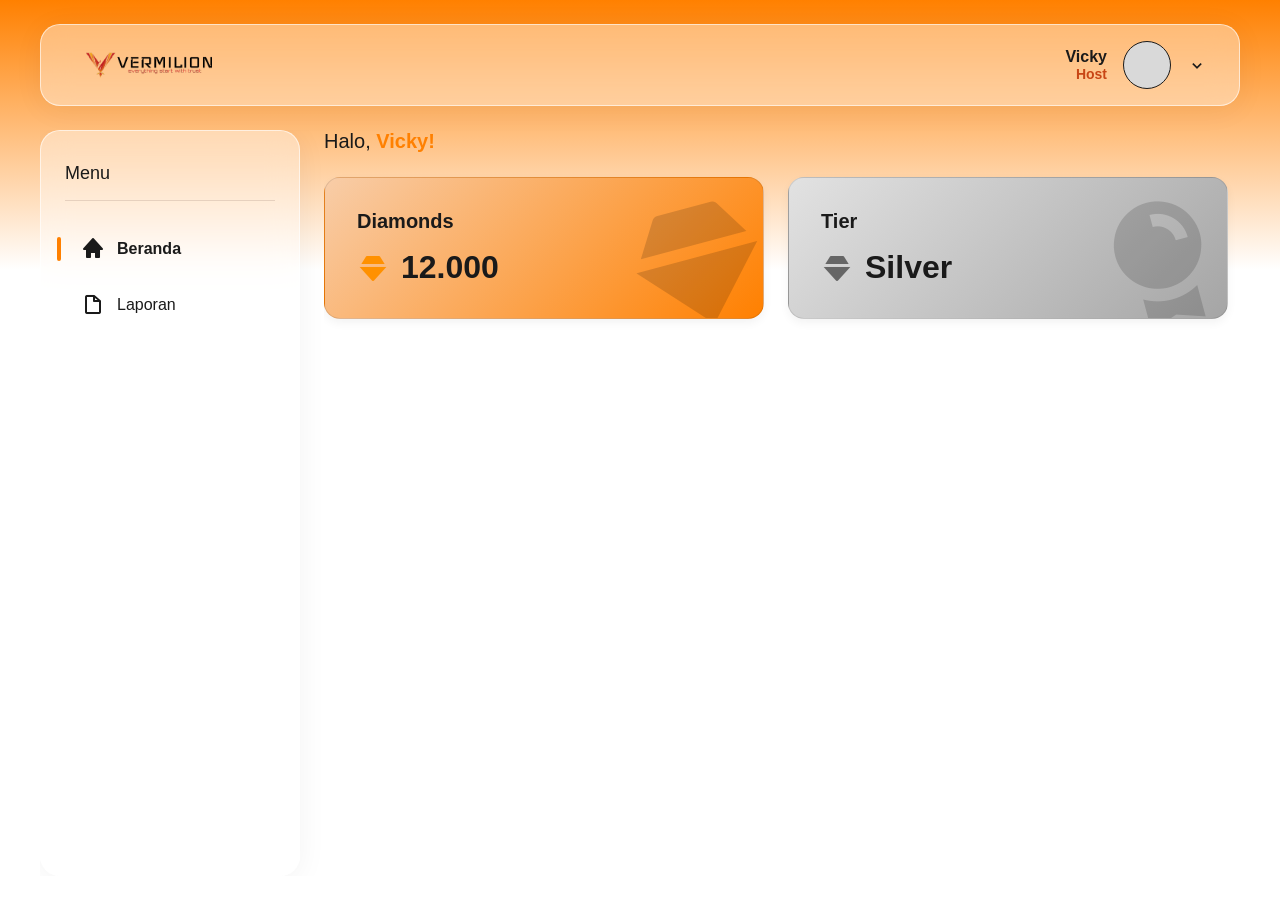
==== host/index.html @ 4df72dd0 "feat: Base layout (host)" ====
<!doctype html>
<html lang="id">
  <head>
    <meta charset="UTF-8" />
    <meta name="viewport" content="width=device-width, initial-scale=1.0" />
    <title>Dashboard Host</title>
    <link rel="stylesheet" href="../style/host.css" />
    <link
      href="https://unpkg.com/boxicons@2.1.4/css/boxicons.min.css"
      rel="stylesheet"
    />
  </head>
  <body>
    <div class="dashboard">
<header class="topbar">
        <div class="logo-area" style="display: flex; align-items: center; gap: 12px;">
          <i class='bx bx-menu menu-toggle' id="mobile-menu-btn" onclick="toggleSidebar()" style="display: none; font-size: 28px; cursor: pointer;"></i>
          
          <div class="logo">
            <img src="../assets/logovermiloren.png" alt="Vermilion Logo" />
          </div>
        </div>

        <div class="profile-section">
          <div class="profile-text">
            <span class="name">Vicky</span>
            <span class="role">Host</span>
          </div>
          <div class="avatar"></div>
          <i class="bx bx-chevron-down icon-dropdown"></i>
        </div>
      </header>

      <div class="main-layout">
        <aside class="sidebar">
          <h3 class="menu-title">Menu</h3>
          <hr class="divider" />
          <nav>
            <ul class="nav-list">
              <li
                class="nav-item active"
                onclick="loadPage('beranda.html', this)"
              >
                <i class="bx bxs-home nav-icon"></i> Beranda
              </li>
              <li class="nav-item" onclick="loadPage('laporan.html', this)">
                <i class="bx bx-file-blank nav-icon"></i> Laporan
              </li>
            </ul>
          </nav>
        </aside>
        <main class="content" id="main-content"></main>
      </div>
    </div>
    <script src="../control/host.js"></script>
  </body>
</html>
---- style/host.css ----
/* ===================== GLOBAL RESET ===================== */
* {
  margin: 0;
  padding: 0;
  box-sizing: border-box;
  font-family: "Inter", "Segoe UI", sans-serif;
}

/* ===================== ROOT VARIABLES ===================== */
:root {
  --orange-primary: #ff8000;
  --orange-light: #fdf4eb;
  --text-dark: #1a1a1a;
  --text-gray: #4a4a4a;
  --border-radius: 16px;
  --shadow: 0px 4px 10px rgba(0, 0, 0, 0.05);
}

/* ===================== BODY ===================== */
body {
  margin: 0;
  padding: 24px;
  height: 100vh;
  overflow: hidden;
  box-sizing: border-box;
  background: linear-gradient(to bottom, #ff8000 0%, #ffffff 30%, #ffffff 100%);
  color: var(--text-dark);
}

/* ===================== DASHBOARD LAYOUT ===================== */
.dashboard {
  max-width: 1200px;
  margin: 0 auto;
  display: flex;
  flex-direction: column;
  gap: 24px;
  height: 100%;
}

/* ===================== TOPBAR ===================== */
.topbar {
  background: rgba(255, 255, 255, 0.4);
  border: 1px solid rgba(255, 255, 255, 0.6);
  box-shadow: 0 4px 30px rgba(0, 0, 0, 0.05);
  border-radius: 20px;
  backdrop-filter: blur(15px);
  -webkit-backdrop-filter: blur(15px);
  display: flex;
  justify-content: space-between;
  align-items: center;
  padding: 16px 32px;
  flex-shrink: 0;
}

.topbar .logo img {
  height: 36px;
}

/* ===================== PROFILE SECTION ===================== */
.profile-section {
  display: flex;
  align-items: center;
  gap: 16px;
}

.profile-text {
  display: flex;
  flex-direction: column;
  text-align: right;
}

.profile-text .name {
  font-weight: 700;
  font-size: 16px;
}

.profile-text .role {
  color: #c84615;
  font-weight: 600;
  font-size: 14px;
}

.avatar {
  width: 48px;
  height: 48px;
  background-color: #d9d9d9;
  border: 1px solid #1a1a1a;
  border-radius: 50%;
}

.icon-dropdown {
  font-size: 20px;
  cursor: pointer;
}

/* ===================== MAIN LAYOUT ===================== */
.main-layout {
  flex: 1;
  overflow: hidden;
  display: flex;
  gap: 24px;
  align-items: flex-start;
}

/* ===================== SIDEBAR ===================== */
.sidebar {
  width: 260px;
  padding: 32px 24px;
  height: 100%;
  background: rgba(255, 255, 255, 0.4);
  border: 1px solid rgba(255, 255, 255, 0.6);
  box-shadow: 0 4px 30px rgba(0, 0, 0, 0.05);
  border-radius: 20px;
  backdrop-filter: blur(15px);
  -webkit-backdrop-filter: blur(15px);
  top: 120px;
  overflow-y: auto;
  flex-shrink: 0;
}

.menu-title {
  font-size: 18px;
  font-weight: 500;
  margin-bottom: 16px;
}

.divider {
  border: none;
  border-top: 1px solid #e6d0be;
  margin-bottom: 24px;
}

.nav-list {
  list-style: none;
}

.nav-item {
  display: flex;
  align-items: center;
  gap: 12px;
  padding: 12px 0 12px 16px;
  margin-bottom: 8px;
  font-size: 16px;
  cursor: pointer;
  position: relative;
  color: var(--text-dark);
}

.nav-item.active {
  font-weight: 600;
}

.nav-item.active::before {
  content: "";
  position: absolute;
  left: -8px;
  top: 50%;
  transform: translateY(-50%);
  height: 24px;
  width: 4px;
  background-color: var(--orange-primary);
  border-radius: 4px;
}

.nav-icon {
  font-size: 24px;
  color: #1a1a1a;
}

/* ===================== CONTENT AREA ===================== */
.content {
  flex: 1;
  display: flex;
  flex-direction: column;
  gap: 24px;
  height: 100%;
  overflow-y: auto;
  padding-right: 12px;
  padding-bottom: 24px;
}

/* Scrollbar */
.content::-webkit-scrollbar {
  width: 8px;
}

.content::-webkit-scrollbar-track {
  background: transparent;
}

.content::-webkit-scrollbar-thumb {
  background: rgba(240, 142, 62, 0.5);
  border-radius: 10px;
}

/* ===================== TEXT & GREETING ===================== */
.greeting {
  font-size: 20px;
  font-weight: 500;
}

.highlight {
  color: var(--orange-primary);
  font-weight: 600;
}

/* ===================== CARD ===================== */
.card {
  border-radius: var(--border-radius);
  box-shadow: var(--shadow);
  padding: 32px;
}

/* ===================== STATS SECTION ===================== */
.stats-container {
  display: grid;
  grid-template-columns: 1fr 1fr;
  gap: 24px;
}

.stat-card {
  position: relative;
  overflow: hidden;
  display: flex;
  flex-direction: column;
  gap: 16px;
  border: 1px solid rgba(0, 0, 0, 0.1);
}

.card-orange {
  background: linear-gradient(135deg, #f8cda8 0%,  var(--orange-primary) 100%);
}

.card-silver {
  background: linear-gradient(135deg, #e2e2e2 0%, #a5a5a5 100%);
}

.stat-card h3 {
  font-size: 20px;
  font-weight: 700;
  z-index: 2;
}

.stat-value {
  display: flex;
  align-items: center;
  gap: 12px;
  font-size: 32px;
  font-weight: 700;
  z-index: 2;
}

.stat-value i {
  font-size: 32px;
  color: #ff9100;
}

.card-silver .stat-value i {
  color: #666;
}

/* ===================== BACKGROUND ELEMENT ===================== */
.bg-watermark {
  position: absolute;
  right: -10px;
  bottom: -20px;
  font-size: 150px;
  opacity: 0.15;
  z-index: 1;
  transform: rotate(-15deg);
  color: #000;
}

.medal-adjust {
  right: -10px;
  bottom: -10px;
}

/* ===================== RESPONSIVE / MEDIA QUERIES ===================== */

/* --- TABLET (Layar medium, maks 992px) --- */
@media (max-width: 992px) {
  .sidebar {
    width: 220px; /* Sidebar sedikit diperkecil */
    padding: 24px 16px;
  }
  
  .main-layout {
    gap: 16px; /* Jarak antar kolom dikurangi */
  }
  
  .topbar {
    padding: 16px 24px;
  }
}

/* --- MOBILE (Layar kecil, maks 768px) --- */
@media (max-width: 768px) {
  /* 1. Sesuaikan jarak layar */
  body {
    padding: 16px;
  }
  
  .dashboard {
    gap: 16px;
  }

  /* 2. Penyesuaian Topbar */
  .topbar {
    padding: 12px 16px;
  }
  
  .profile-text {
    display: none; /* Sembunyikan teks "Vicky, Host" agar tidak sesak, sisa avatar saja */
  }

  .logo img {
    height: 28px; /* Perkecil logo sedikit */
  }

  /* Munculkan tombol hamburger */
  .menu-toggle {
    display: block !important; 
  }

  /* 3. Ubah Sidebar menjadi Off-canvas (Melayang di atas konten) */
  .sidebar {
    position: fixed;
    top: 0;
    left: -100%; /* Sembunyikan di luar layar sebelah kiri */
    height: 100vh;
    width: 260px;
    z-index: 1000; /* Pastikan di atas semuanya */
    border-radius: 0 20px 20px 0; /* Ujung kanan dibuat membulat */
    transition: left 0.3s ease-in-out; /* Animasi saat muncul */
    
    /* Agar desain glassmorphism-nya makin pekat menutupi konten di bawahnya */
    background: rgba(255, 255, 255, 0.7); 
  }

  /* Class ini akan ditambahkan oleh JavaScript saat tombol hamburger diklik */
  .sidebar.show {
    left: 0;
  }

  /* 4. Ubah Grid Konten menjadi 1 Kolom */
  .stats-container {
    grid-template-columns: 1fr; /* Dari 1fr 1fr menjadi 1fr (atas-bawah) */
  }
  
  .content {
    padding-right: 0; /* Hapus padding kanan agar area baca lebih luas */
  }
}
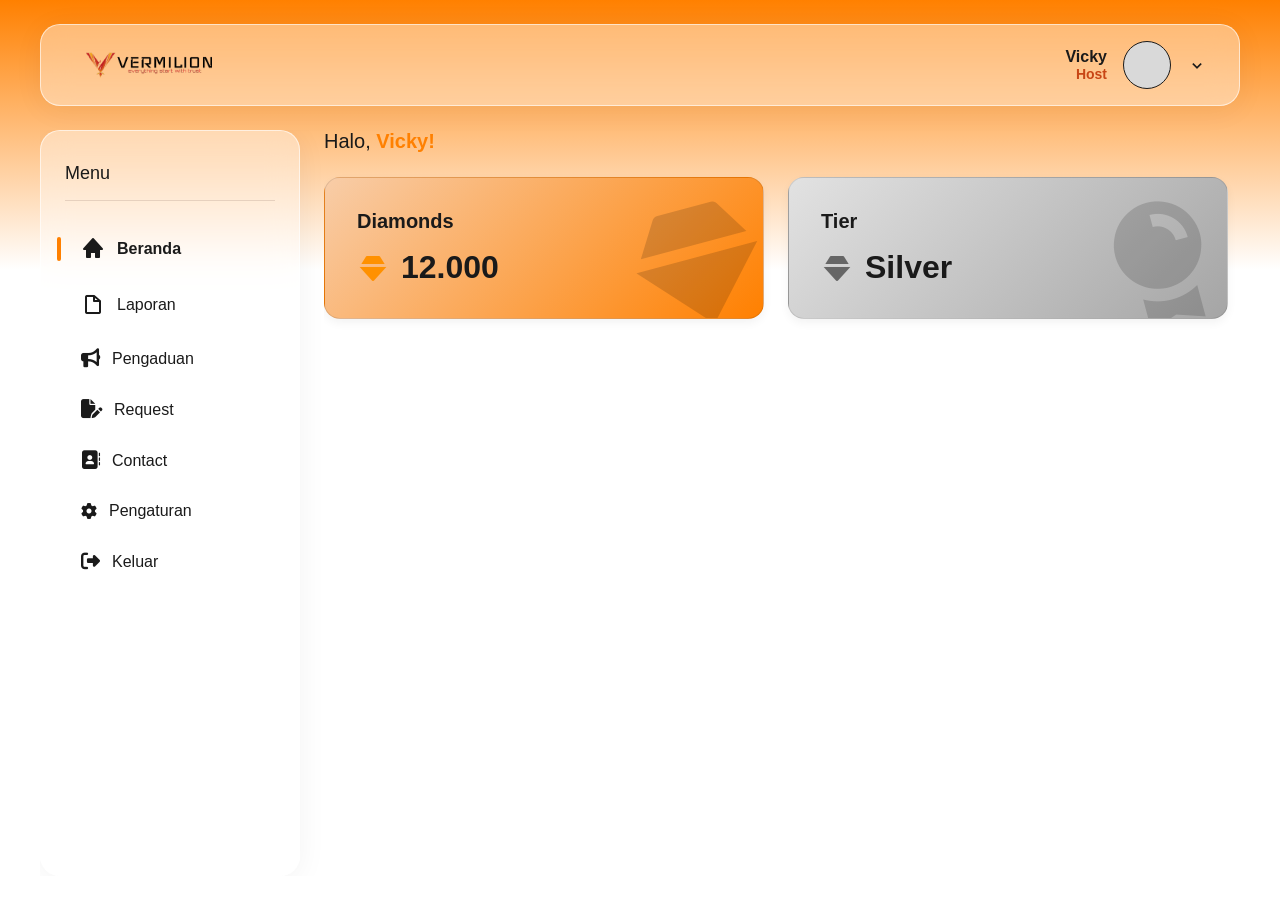
==== commit cc2da48b: "feat: add form laporan" ====
--- a/host/index.html
+++ b/host/index.html
@@ -9,6 +9,7 @@
       href="https://unpkg.com/boxicons@2.1.4/css/boxicons.min.css"
       rel="stylesheet"
     />
+    <link rel="stylesheet" href="https://cdnjs.cloudflare.com/ajax/libs/font-awesome/6.5.0/css/all.min.css">
   </head>
   <body>
     <div class="dashboard">
@@ -46,6 +47,21 @@
               <li class="nav-item" onclick="loadPage('laporan.html', this)">
                 <i class="bx bx-file-blank nav-icon"></i> Laporan
               </li>
+              <li class="nav-item">
+                <i class="fa-solid fa-bullhorn nav-icon-fa"></i> Pengaduan
+              </li>
+              <li class="nav-item" >
+                <i class="fa solid fa-file-pen nav-icon-fa"></i> Request
+              </li>
+              <li class="nav-item" >
+                <i class="fa-solid fa-address-book nav-icon-fa"></i> Contact
+              </li>
+              <li class="nav-item" >
+                <i class="fa-solid fa-gear nax-icon-fa"></i>  Pengaturan
+              </li>
+              <li class="nav-item" >
+                <i class="fa-solid fa-right-from-bracket nav-icon-fa"></i> <a href="../login.html">Keluar</a> 
+              </li>
             </ul>
           </nav>
         </aside>
--- a/style/host.css
+++ b/style/host.css
@@ -15,7 +15,10 @@
   --border-radius: 16px;
   --shadow: 0px 4px 10px rgba(0, 0, 0, 0.05);
 }
-
+a {
+  text-decoration: none;
+  color: inherit;
+}
 /* ===================== BODY ===================== */
 body {
   margin: 0;
@@ -165,7 +168,15 @@
 .nav-icon {
   font-size: 24px;
   color: #1a1a1a;
-}
+  align-items: center;
+}
+
+.nav-icon-fa {
+  font-size: 19px;
+  color: #1a1a1a;
+  align-items: center;
+}
+
 
 /* ===================== CONTENT AREA ===================== */
 .content {
@@ -276,27 +287,320 @@
   bottom: -10px;
 }
 
+/* ===================== Content Laporan ===================== */
+ .input-laporan-card {
+background: rgba(255, 255, 255, 0.4);
+  border: 1px solid rgba(255, 255, 255, 0.6);
+  box-shadow: 0 4px 30px rgba(0, 0, 0, 0.05);
+  border-radius: 20px;
+  backdrop-filter: blur(15px);
+  -webkit-backdrop-filter: blur(15px);
+  display: flex;
+  flex-direction: column;
+  gap: 20px;
+}
+
+.input-laporan-card h2 {
+  font-size: 20px;
+  font-weight: 700;
+  color: var(--text-dark);
+}
+
+.btn-primary {
+  background-color: var(--orange-primary);
+  color: #fff;
+  border: none;
+  padding: 16px;
+  font-size: 16px;
+  font-weight: 600;
+  border-radius: 12px;
+  cursor: pointer;
+  transition: opacity 0.2s ease, transform 0.1s ease;
+  width: 100%;
+}
+
+.btn-primary:hover {
+  opacity: 0.9;
+}
+
+.btn-primary:active {
+  transform: scale(0.98);
+}
+
+/* --- History Section --- */
+.history-section {
+  display: flex;
+  flex-direction: column;
+  gap: 16px;
+  margin-top: 8px;
+}
+
+.section-header h3 {
+  font-size: 20px;
+  font-weight: 500;
+  display: inline-block;
+  border-bottom: 2px solid var(--text-dark);
+  padding-bottom: 4px;
+}
+
+.history-list {
+  display: flex;
+  flex-direction: column;
+  gap: 12px;
+}
+
+.history-item {
+  display: flex;
+  justify-content: space-between;
+  align-items: center;
+  padding: 16px 24px;
+  border-radius: var(--border-radius);
+  /* Gradasi halus dari warna putih/krem ke orange muda sesuai desain Figma */
+  background: linear-gradient(to right, #fcf2ea 0%, #f6c8a5 100%);
+  box-shadow: 0 2px 5px rgba(0, 0, 0, 0.05);
+}
+
+.history-text h4 {
+  font-size: 16px;
+  font-weight: 700;
+  margin-bottom: 4px;
+}
+
+.history-text p {
+  font-size: 12px;
+  color: var(--text-dark);
+}
+
+.check-icon {
+  font-size: 28px;
+  color: #8ed69e; /* Warna hijau pastel/lembut */
+}
+
+/* ===================== MODAL GLASSMORPHISM ===================== */
+.modal-overlay {
+  position: fixed;
+  top: 0;
+  left: 0;
+  width: 100vw;
+  height: 100vh;
+  background: rgba(0, 0, 0, 0.4);
+  display: flex;
+  justify-content: center;
+  align-items: center;
+  z-index: 9999;
+  
+  /* Animasi Sembunyi/Muncul */
+  opacity: 0;
+  visibility: hidden;
+  transition: all 0.3s ease;
+}
+
+.modal-overlay.show {
+  opacity: 1;
+  visibility: visible;
+}
+
+.modal-content {
+  width: 90%;
+  max-width: 500px;
+  /* Efek Glassmorphism yang konsisten dengan sidebar/topbar */
+  background: rgba(255, 255, 255, 0.75);
+  border: 1px solid rgba(255, 255, 255, 0.6);
+  box-shadow: 0 8px 32px rgba(0, 0, 0, 0.1);
+  backdrop-filter: blur(15px);
+  -webkit-backdrop-filter: blur(15px);
+  border-radius: 20px;
+  padding: 24px;
+  
+  /* Animasi meluncur dari atas */
+  transform: translateY(-30px);
+  transition: all 0.3s ease;
+}
+
+.modal-overlay.show .modal-content {
+  transform: translateY(0);
+}
+
+.modal-header {
+  display: flex;
+  justify-content: space-between;
+  align-items: center;
+  margin-bottom: 24px;
+  border-bottom: 1px solid rgba(0, 0, 0, 0.1);
+  padding-bottom: 12px;
+}
+
+.modal-header h3 {
+  font-size: 18px;
+  font-weight: 600;
+}
+
+.close-icon {
+  font-size: 28px;
+  cursor: pointer;
+  color: var(--text-gray);
+  transition: color 0.2s;
+}
+
+.close-icon:hover {
+  color: #ff3333;
+}
+
+/* ===================== FORM STYLING ===================== */
+.form-group {
+  display: flex;
+  flex-direction: column;
+  gap: 8px;
+  margin-bottom: 20px;
+}
+
+.form-group label {
+  font-size: 14px;
+  font-weight: 600;
+  color: var(--text-dark);
+}
+
+.text-sm {
+  font-size: 12px;
+  font-weight: 400;
+  color: var(--text-gray);
+}
+
+.form-control {
+  width: 100%;
+  padding: 14px 16px;
+  border: 1px solid rgba(0, 0, 0, 0.15);
+  border-radius: 12px;
+  font-size: 14px;
+  /* Dibuat agak transparan agar menyatu dengan glassmorphism modal */
+  background: rgba(255, 255, 255, 0.8); 
+  color: var(--text-dark);
+  transition: all 0.2s ease;
+  font-family: inherit;
+}
+
+/* Efek saat form sedang diketik / dipilih */
+.form-control:focus {
+  outline: none;
+  border-color: var(--orange-primary);
+  box-shadow: 0 0 0 4px rgba(255, 128, 0, 0.15); 
+}
+
+/* Styling Khusus Input Diamond (dengan Ikon) */
+.input-icon-wrapper {
+  position: relative;
+  display: flex;
+  align-items: center;
+}
+
+.input-icon {
+  position: absolute;
+  left: 16px;
+  font-size: 20px;
+  color: var(--orange-primary);
+}
+
+.form-control.with-icon {
+  padding-left: 44px; /* Memberi ruang agar teks tidak menabrak ikon */
+}
+
+/* Styling Khusus Input File (Upload Foto) */
+.file-input {
+  padding: 10px;
+  cursor: pointer;
+}
+
+/* Mengubah gaya tombol "Choose File" bawaan browser */
+.file-input::file-selector-button {
+  background: var(--orange-light);
+  border: 1px solid var(--orange-primary);
+  color: var(--orange-primary);
+  padding: 8px 16px;
+  border-radius: 8px;
+  font-weight: 600;
+  cursor: pointer;
+  margin-right: 12px;
+  transition: all 0.2s;
+}
+
+.file-input::file-selector-button:hover {
+  background: var(--orange-primary);
+  color: white;
+}
+
+.file-help-text {
+  font-size: 12px;
+  color: var(--text-gray);
+  margin-top: 4px;
+}
+
+.file-error {
+  color: #e63946; /* Merah untuk peringatan error */
+  font-weight: 600;
+}
+
+.mt-4 {
+  margin-top: 24px;
+}
+
+/* ===================== SUCCESS MODAL STYLING ===================== */
+.text-center {
+  display: flex;
+  flex-direction: column;
+  align-items: center;
+  justify-content: center;
+  text-align: center;
+  padding: 16px 8px;
+}
+
+.success-icon {
+  font-size: 80px;
+  color: #8ed69e; /* Warna hijau pastel, konsisten dengan icon history */
+  margin-bottom: 16px;
+  /* Animasi pop in ringan saat muncul */
+  animation: popIn 0.5s cubic-bezier(0.175, 0.885, 0.32, 1.275) forwards;
+}
+
+.success-title {
+  font-size: 24px;
+  font-weight: 700;
+  color: var(--text-dark);
+  margin-bottom: 8px;
+}
+
+.success-text {
+  font-size: 14px;
+  color: var(--text-gray);
+  line-height: 1.5;
+}
+
+@keyframes popIn {
+  0% {
+    transform: scale(0.5);
+    opacity: 0;
+  }
+  100% {
+    transform: scale(1);
+    opacity: 1;
+  }
+}
 /* ===================== RESPONSIVE / MEDIA QUERIES ===================== */
 
-/* --- TABLET (Layar medium, maks 992px) --- */
 @media (max-width: 992px) {
   .sidebar {
-    width: 220px; /* Sidebar sedikit diperkecil */
+    width: 220px;
     padding: 24px 16px;
   }
   
   .main-layout {
-    gap: 16px; /* Jarak antar kolom dikurangi */
+    gap: 16px;
   }
   
   .topbar {
     padding: 16px 24px;
   }
 }
-
-/* --- MOBILE (Layar kecil, maks 768px) --- */
 @media (max-width: 768px) {
-  /* 1. Sesuaikan jarak layar */
   body {
     padding: 16px;
   }
@@ -305,50 +609,42 @@
     gap: 16px;
   }
 
-  /* 2. Penyesuaian Topbar */
   .topbar {
     padding: 12px 16px;
   }
   
   .profile-text {
-    display: none; /* Sembunyikan teks "Vicky, Host" agar tidak sesak, sisa avatar saja */
+    display: none
   }
 
   .logo img {
-    height: 28px; /* Perkecil logo sedikit */
-  }
-
-  /* Munculkan tombol hamburger */
+    height: 28px;
+  }
+
   .menu-toggle {
     display: block !important; 
   }
 
-  /* 3. Ubah Sidebar menjadi Off-canvas (Melayang di atas konten) */
   .sidebar {
     position: fixed;
     top: 0;
-    left: -100%; /* Sembunyikan di luar layar sebelah kiri */
+    left: -100%;
     height: 100vh;
     width: 260px;
-    z-index: 1000; /* Pastikan di atas semuanya */
-    border-radius: 0 20px 20px 0; /* Ujung kanan dibuat membulat */
-    transition: left 0.3s ease-in-out; /* Animasi saat muncul */
-    
-    /* Agar desain glassmorphism-nya makin pekat menutupi konten di bawahnya */
+    z-index: 1000;
+    border-radius: 0 20px 20px 0; 
+    transition: left 0.3s ease-in-out; 
     background: rgba(255, 255, 255, 0.7); 
   }
-
-  /* Class ini akan ditambahkan oleh JavaScript saat tombol hamburger diklik */
   .sidebar.show {
     left: 0;
   }
 
-  /* 4. Ubah Grid Konten menjadi 1 Kolom */
   .stats-container {
-    grid-template-columns: 1fr; /* Dari 1fr 1fr menjadi 1fr (atas-bawah) */
+    grid-template-columns: 1fr; 
   }
   
   .content {
-    padding-right: 0; /* Hapus padding kanan agar area baca lebih luas */
+    padding-right: 0;
   }
 }
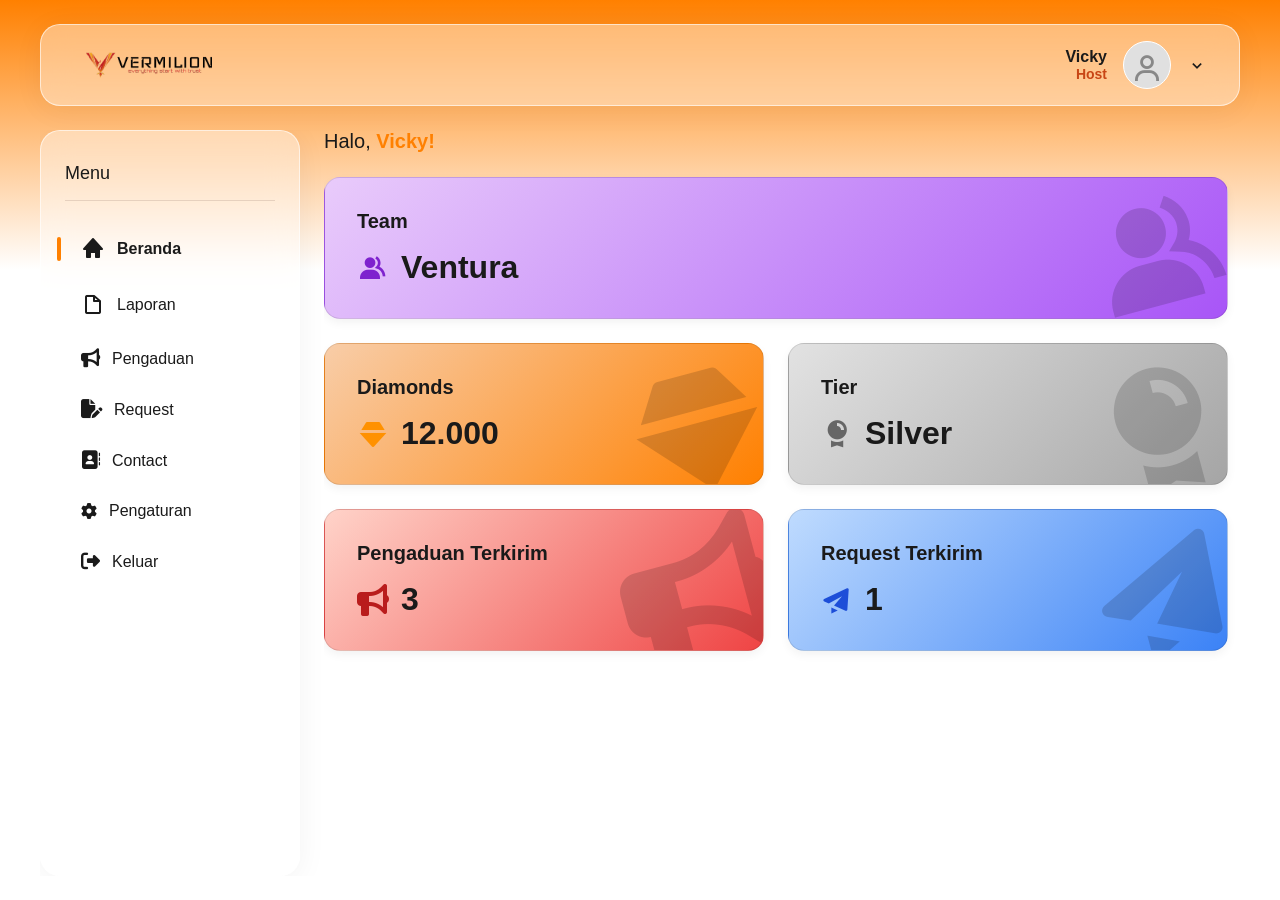
==== commit 307471dc: "feat: host page, finance, login  adjustment" ====
--- a/host/index.html
+++ b/host/index.html
@@ -9,29 +9,57 @@
       href="https://unpkg.com/boxicons@2.1.4/css/boxicons.min.css"
       rel="stylesheet"
     />
-    <link rel="stylesheet" href="https://cdnjs.cloudflare.com/ajax/libs/font-awesome/6.5.0/css/all.min.css">
+    <link
+      rel="stylesheet"
+      href="https://cdnjs.cloudflare.com/ajax/libs/font-awesome/6.5.0/css/all.min.css"
+    />
   </head>
   <body>
     <div class="dashboard">
-<header class="topbar">
-        <div class="logo-area" style="display: flex; align-items: center; gap: 12px;">
-          <i class='bx bx-menu menu-toggle' id="mobile-menu-btn" onclick="toggleSidebar()" style="display: none; font-size: 28px; cursor: pointer;"></i>
-          
+      <header class="topbar">
+        <div
+          class="logo-area"
+          style="display: flex; align-items: center; gap: 12px"
+        >
+          <i
+            class="bx bx-menu menu-toggle"
+            id="mobile-menu-btn"
+            onclick="toggleSidebar()"
+            style="display: none; font-size: 28px; cursor: pointer"
+          ></i>
+
           <div class="logo">
             <img src="../assets/logovermiloren.png" alt="Vermilion Logo" />
           </div>
         </div>
-
-        <div class="profile-section">
+        <div class="profile-section" onclick="toggleDropdown(event)">
           <div class="profile-text">
             <span class="name">Vicky</span>
             <span class="role">Host</span>
           </div>
-          <div class="avatar"></div>
+
+          <div class="avatar">
+            <i class="bx bx-user"></i>
+          </div>
           <i class="bx bx-chevron-down icon-dropdown"></i>
+
+          <div class="dropdown-menu" id="profileDropdown">
+            <a href="profil.html" class="dropdown-item">
+              <i class="bx bx-user-circle"></i>
+              Profil
+            </a>
+            <a href="setting.html" class="dropdown-item">
+              <i class="bx bx-cog"></i>
+              Setting
+            </a>
+            <div class="dropdown-divider"></div>
+            <a href="login.html" class="dropdown-item text-danger">
+              <i class="bx bx-log-out"></i>
+              Logout
+            </a>
+          </div>
         </div>
       </header>
-
       <div class="main-layout">
         <aside class="sidebar">
           <h3 class="menu-title">Menu</h3>
@@ -50,17 +78,18 @@
               <li class="nav-item">
                 <i class="fa-solid fa-bullhorn nav-icon-fa"></i> Pengaduan
               </li>
-              <li class="nav-item" >
+              <li class="nav-item">
                 <i class="fa solid fa-file-pen nav-icon-fa"></i> Request
               </li>
-              <li class="nav-item" >
+              <li class="nav-item">
                 <i class="fa-solid fa-address-book nav-icon-fa"></i> Contact
               </li>
-              <li class="nav-item" >
-                <i class="fa-solid fa-gear nax-icon-fa"></i>  Pengaturan
+              <li class="nav-item">
+                <i class="fa-solid fa-gear nax-icon-fa"></i> Pengaturan
               </li>
-              <li class="nav-item" >
-                <i class="fa-solid fa-right-from-bracket nav-icon-fa"></i> <a href="../login.html">Keluar</a> 
+              <li class="nav-item">
+                <i class="fa-solid fa-right-from-bracket nav-icon-fa"></i>
+                <a href="../login.html">Keluar</a>
               </li>
             </ul>
           </nav>
--- a/style/host.css
+++ b/style/host.css
@@ -53,6 +53,8 @@
   align-items: center;
   padding: 16px 32px;
   flex-shrink: 0;
+  position: relative;
+  z-index: 999;
 }
 
 .topbar .logo img {
@@ -61,9 +63,11 @@
 
 /* ===================== PROFILE SECTION ===================== */
 .profile-section {
-  display: flex;
+display: flex;
   align-items: center;
   gap: 16px;
+  position: relative; 
+  cursor: pointer;
 }
 
 .profile-text {
@@ -84,16 +88,86 @@
 }
 
 .avatar {
-  width: 48px;
+width: 48px;
   height: 48px;
-  background-color: #d9d9d9;
-  border: 1px solid #1a1a1a;
+  background-color: #e0e0e0;
+  border: 1px solid #ffffff;
   border-radius: 50%;
+  display: flex;
+  align-items: center;
+  justify-content: center;
+  overflow: hidden;
+}
+.avatar i {
+  font-size: 32px;
+  color: #888;
+  margin-top: 8px;
 }
 
 .icon-dropdown {
   font-size: 20px;
   cursor: pointer;
+  transition: transform 0.3s ease;
+}
+.dropdown-menu.show {
+  opacity: 1;
+  visibility: visible;
+  transform: translateY(0);
+}
+
+.dropdown-menu {
+  background: rgba(255, 255, 255, 0.5);
+  border: 1px solid rgba(255, 255, 255, 1);
+  box-shadow: 0 4px 30px rgba(0, 0, 0, 0.05);
+  border-radius: 20px;
+  backdrop-filter: blur(15px);
+  -webkit-backdrop-filter: blur(15px);
+  position: absolute;
+  top: 120%;
+  right: 0;
+  width: 180px;
+  padding: 8px 0;
+  display: flex;
+  flex-direction: column;
+  opacity: 0;
+  visibility: hidden;
+  transform: translateY(-10px); 
+  transition: all 0.3s ease;
+  z-index: 1000;
+}
+
+.dropdown-item {
+  padding: 12px 20px;
+  display: flex;
+  align-items: center;
+  gap: 12px;
+  color: var(--text-dark);
+  text-decoration: none;
+  font-size: 14px;
+  font-weight: 500;
+  transition: background 0.2s ease, color 0.2s ease;
+}
+
+.dropdown-item i {
+  font-size: 18px;
+}
+
+.dropdown-item:hover {
+  color: var(--orange-primary);
+}
+
+.dropdown-divider {
+  height: 1px;
+  background: #f0f0f0;
+  margin: 4px 0;
+}
+
+.text-danger {
+  color: #dc3545;
+}
+
+.text-danger:hover {
+  color: #dc3545;
 }
 
 /* ===================== MAIN LAYOUT ===================== */
@@ -244,6 +318,31 @@
 
 .card-silver {
   background: linear-gradient(135deg, #e2e2e2 0%, #a5a5a5 100%);
+}
+
+.card-full {
+  grid-column: 1 / -1; 
+}
+
+.card-purple {
+  background: linear-gradient(135deg, #e9cbfb 0%, #a855f7 100%);
+}
+.card-purple .stat-value i {
+  color: #7e22ce;
+}
+
+.card-red {
+  background: linear-gradient(135deg, #ffd3c9 0%, #ef4444 100%);
+}
+.card-red .stat-value i {
+  color: #b91c1c;
+}
+
+.card-blue {
+  background: linear-gradient(135deg, #bfdbfe 0%, #3b82f6 100%);
+}
+.card-blue .stat-value i {
+  color: #1d4ed8;
 }
 
 .stat-card h3 {
@@ -472,21 +571,18 @@
   border: 1px solid rgba(0, 0, 0, 0.15);
   border-radius: 12px;
   font-size: 14px;
-  /* Dibuat agak transparan agar menyatu dengan glassmorphism modal */
   background: rgba(255, 255, 255, 0.8); 
   color: var(--text-dark);
   transition: all 0.2s ease;
   font-family: inherit;
 }
 
-/* Efek saat form sedang diketik / dipilih */
 .form-control:focus {
   outline: none;
   border-color: var(--orange-primary);
   box-shadow: 0 0 0 4px rgba(255, 128, 0, 0.15); 
 }
 
-/* Styling Khusus Input Diamond (dengan Ikon) */
 .input-icon-wrapper {
   position: relative;
   display: flex;
@@ -501,16 +597,13 @@
 }
 
 .form-control.with-icon {
-  padding-left: 44px; /* Memberi ruang agar teks tidak menabrak ikon */
-}
-
-/* Styling Khusus Input File (Upload Foto) */
+  padding-left: 44px;
+
 .file-input {
   padding: 10px;
   cursor: pointer;
 }
 
-/* Mengubah gaya tombol "Choose File" bawaan browser */
 .file-input::file-selector-button {
   background: var(--orange-light);
   border: 1px solid var(--orange-primary);
@@ -555,9 +648,8 @@
 
 .success-icon {
   font-size: 80px;
-  color: #8ed69e; /* Warna hijau pastel, konsisten dengan icon history */
+  color: #8ed69e;
   margin-bottom: 16px;
-  /* Animasi pop in ringan saat muncul */
   animation: popIn 0.5s cubic-bezier(0.175, 0.885, 0.32, 1.275) forwards;
 }
 
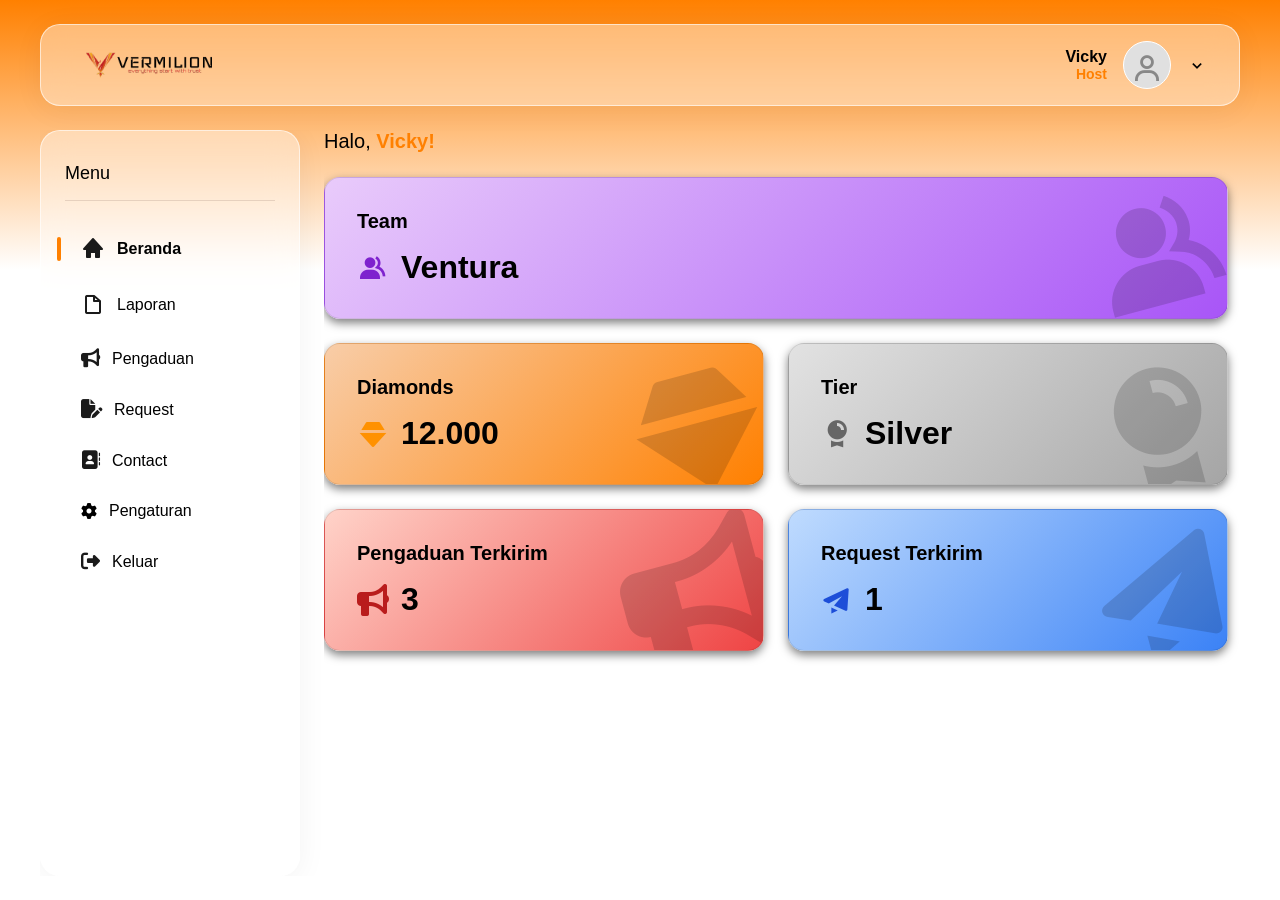
==== commit 7aeb43ba: "adjusment size" ====
--- a/host/index.html
+++ b/host/index.html
@@ -17,6 +17,7 @@
   <body>
     <div class="dashboard">
       <header class="topbar">
+        <!--logo-->
         <div
           class="logo-area"
           style="display: flex; align-items: center; gap: 12px"
@@ -27,33 +28,31 @@
             onclick="toggleSidebar()"
             style="display: none; font-size: 28px; cursor: pointer"
           ></i>
-
           <div class="logo">
             <img src="../assets/logovermiloren.png" alt="Vermilion Logo" />
           </div>
         </div>
+        <!--Profile-->
         <div class="profile-section" onclick="toggleDropdown(event)">
           <div class="profile-text">
             <span class="name">Vicky</span>
             <span class="role">Host</span>
           </div>
-
           <div class="avatar">
             <i class="bx bx-user"></i>
           </div>
           <i class="bx bx-chevron-down icon-dropdown"></i>
-
           <div class="dropdown-menu" id="profileDropdown">
-            <a href="profil.html" class="dropdown-item">
+            <a href="" class="dropdown-item">
               <i class="bx bx-user-circle"></i>
               Profil
             </a>
-            <a href="setting.html" class="dropdown-item">
+            <a href="" class="dropdown-item">
               <i class="bx bx-cog"></i>
               Setting
             </a>
             <div class="dropdown-divider"></div>
-            <a href="login.html" class="dropdown-item text-danger">
+            <a href="" class="dropdown-item text-danger">
               <i class="bx bx-log-out"></i>
               Logout
             </a>
--- a/style/host.css
+++ b/style/host.css
@@ -1,4 +1,4 @@
-/* ===================== GLOBAL RESET ===================== */
+/* ===================== GENERAL ===================== */
 * {
   margin: 0;
   padding: 0;
@@ -6,19 +6,6 @@
   font-family: "Inter", "Segoe UI", sans-serif;
 }
 
-/* ===================== ROOT VARIABLES ===================== */
-:root {
-  --orange-primary: #ff8000;
-  --orange-light: #fdf4eb;
-  --text-dark: #1a1a1a;
-  --text-gray: #4a4a4a;
-  --border-radius: 16px;
-  --shadow: 0px 4px 10px rgba(0, 0, 0, 0.05);
-}
-a {
-  text-decoration: none;
-  color: inherit;
-}
 /* ===================== BODY ===================== */
 body {
   margin: 0;
@@ -27,10 +14,14 @@
   overflow: hidden;
   box-sizing: border-box;
   background: linear-gradient(to bottom, #ff8000 0%, #ffffff 30%, #ffffff 100%);
-  color: var(--text-dark);
-}
-
-/* ===================== DASHBOARD LAYOUT ===================== */
+  color: black;
+}
+a {
+  text-decoration: none;
+  color: inherit;
+}
+
+/* ===================== DASHBOARD ===================== */
 .dashboard {
   max-width: 1200px;
   margin: 0 auto;
@@ -53,7 +44,6 @@
   align-items: center;
   padding: 16px 32px;
   flex-shrink: 0;
-  position: relative;
   z-index: 999;
 }
 
@@ -82,7 +72,7 @@
 }
 
 .profile-text .role {
-  color: #c84615;
+  color: #ff8000;
   font-weight: 600;
   font-size: 14px;
 }
@@ -153,7 +143,7 @@
 }
 
 .dropdown-item:hover {
-  color: var(--orange-primary);
+  color: #ff8000;
 }
 
 .dropdown-divider {
@@ -220,7 +210,7 @@
   font-size: 16px;
   cursor: pointer;
   position: relative;
-  color: var(--text-dark);
+  color: black;
 }
 
 .nav-item.active {
@@ -235,7 +225,7 @@
   transform: translateY(-50%);
   height: 24px;
   width: 4px;
-  background-color: var(--orange-primary);
+  background-color: #ff8000;
   border-radius: 4px;
 }
 
@@ -285,14 +275,14 @@
 }
 
 .highlight {
-  color: var(--orange-primary);
+  color: #ff8000;
   font-weight: 600;
 }
 
 /* ===================== CARD ===================== */
 .card {
-  border-radius: var(--border-radius);
-  box-shadow: var(--shadow);
+  border-radius: 16px;
+  box-shadow: 0px 4px 10px rgba(0, 0, 0, 0.5);
   padding: 32px;
 }
 
@@ -313,7 +303,7 @@
 }
 
 .card-orange {
-  background: linear-gradient(135deg, #f8cda8 0%,  var(--orange-primary) 100%);
+  background: linear-gradient(135deg, #f8cda8 0%,  #ff8000 100%);
 }
 
 .card-silver {
@@ -406,8 +396,8 @@
 }
 
 .btn-primary {
-  background-color: var(--orange-primary);
-  color: #fff;
+  background-color: #ff8000;
+  color: #ffffff;
   border: none;
   padding: 16px;
   font-size: 16px;
@@ -454,7 +444,6 @@
   align-items: center;
   padding: 16px 24px;
   border-radius: var(--border-radius);
-  /* Gradasi halus dari warna putih/krem ke orange muda sesuai desain Figma */
   background: linear-gradient(to right, #fcf2ea 0%, #f6c8a5 100%);
   box-shadow: 0 2px 5px rgba(0, 0, 0, 0.05);
 }
@@ -472,10 +461,10 @@
 
 .check-icon {
   font-size: 28px;
-  color: #8ed69e; /* Warna hijau pastel/lembut */
-}
-
-/* ===================== MODAL GLASSMORPHISM ===================== */
+  color: #8ed69e;
+}
+
+/* ===================== MODAL ===================== */
 .modal-overlay {
   position: fixed;
   top: 0;
@@ -487,8 +476,6 @@
   justify-content: center;
   align-items: center;
   z-index: 9999;
-  
-  /* Animasi Sembunyi/Muncul */
   opacity: 0;
   visibility: hidden;
   transition: all 0.3s ease;
@@ -502,7 +489,6 @@
 .modal-content {
   width: 90%;
   max-width: 500px;
-  /* Efek Glassmorphism yang konsisten dengan sidebar/topbar */
   background: rgba(255, 255, 255, 0.75);
   border: 1px solid rgba(255, 255, 255, 0.6);
   box-shadow: 0 8px 32px rgba(0, 0, 0, 0.1);
@@ -510,8 +496,6 @@
   -webkit-backdrop-filter: blur(15px);
   border-radius: 20px;
   padding: 24px;
-  
-  /* Animasi meluncur dari atas */
   transform: translateY(-30px);
   transition: all 0.3s ease;
 }
@@ -572,14 +556,14 @@
   border-radius: 12px;
   font-size: 14px;
   background: rgba(255, 255, 255, 0.8); 
-  color: var(--text-dark);
+  color: #2a2a2a;
   transition: all 0.2s ease;
   font-family: inherit;
 }
 
 .form-control:focus {
   outline: none;
-  border-color: var(--orange-primary);
+  border-color: #ff8000;
   box-shadow: 0 0 0 4px rgba(255, 128, 0, 0.15); 
 }
 
@@ -593,21 +577,21 @@
   position: absolute;
   left: 16px;
   font-size: 20px;
-  color: var(--orange-primary);
+  color: #ff8000;
 }
 
 .form-control.with-icon {
   padding-left: 44px;
-
+}
 .file-input {
   padding: 10px;
   cursor: pointer;
 }
 
 .file-input::file-selector-button {
-  background: var(--orange-light);
-  border: 1px solid var(--orange-primary);
-  color: var(--orange-primary);
+  background: #fdf4eb;
+  border: 1px solid #ff8000;
+  color: #ff8000;
   padding: 8px 16px;
   border-radius: 8px;
   font-weight: 600;
@@ -617,18 +601,18 @@
 }
 
 .file-input::file-selector-button:hover {
-  background: var(--orange-primary);
+  background: #ff8000;
   color: white;
 }
 
 .file-help-text {
   font-size: 12px;
-  color: var(--text-gray);
+  color: #4a4a4a;
   margin-top: 4px;
 }
 
 .file-error {
-  color: #e63946; /* Merah untuk peringatan error */
+  color: red;
   font-weight: 600;
 }
 
@@ -648,7 +632,7 @@
 
 .success-icon {
   font-size: 80px;
-  color: #8ed69e;
+  color: lightgreen;
   margin-bottom: 16px;
   animation: popIn 0.5s cubic-bezier(0.175, 0.885, 0.32, 1.275) forwards;
 }
@@ -656,13 +640,13 @@
 .success-title {
   font-size: 24px;
   font-weight: 700;
-  color: var(--text-dark);
+  color: black;
   margin-bottom: 8px;
 }
 
 .success-text {
   font-size: 14px;
-  color: var(--text-gray);
+  color: #4a4a4a;
   line-height: 1.5;
 }
 
@@ -676,7 +660,7 @@
     opacity: 1;
   }
 }
-/* ===================== RESPONSIVE / MEDIA QUERIES ===================== */
+/* ===================== RESPONSIVE ===================== */
 
 @media (max-width: 992px) {
   .sidebar {
